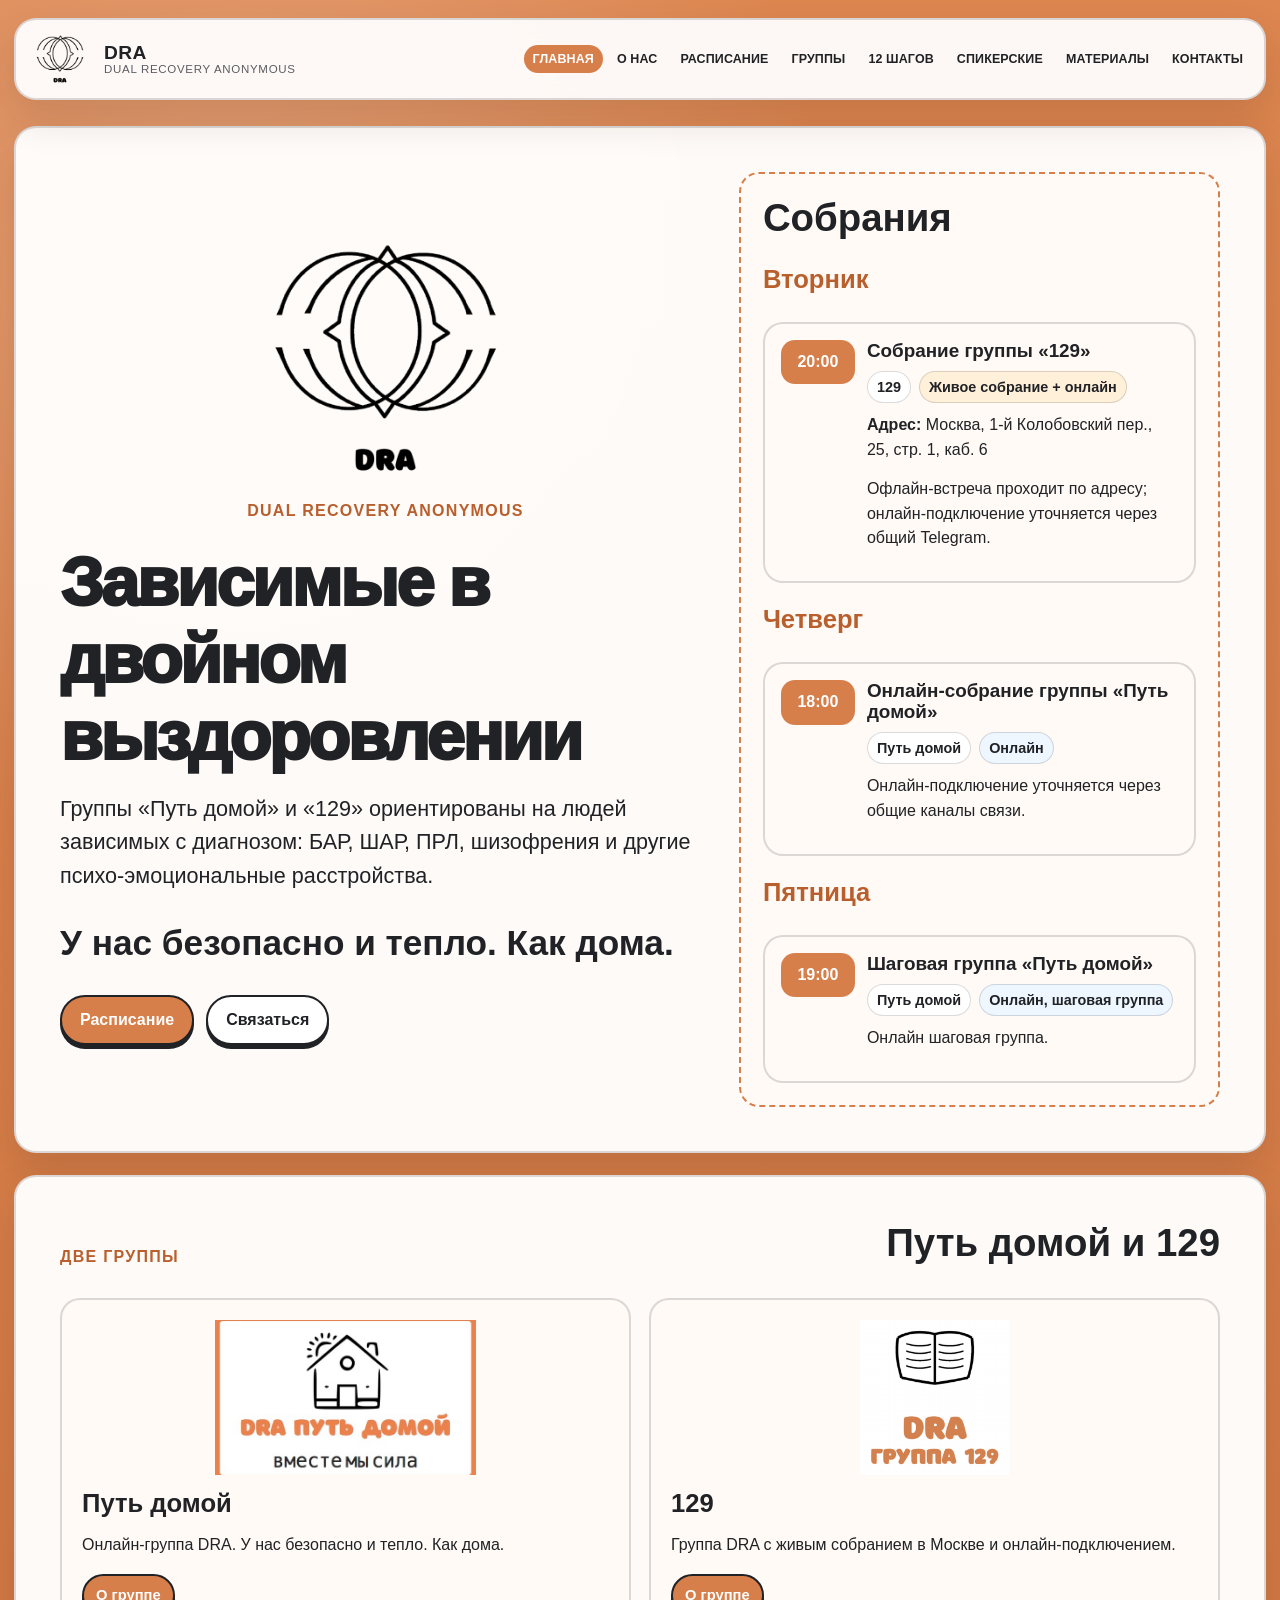
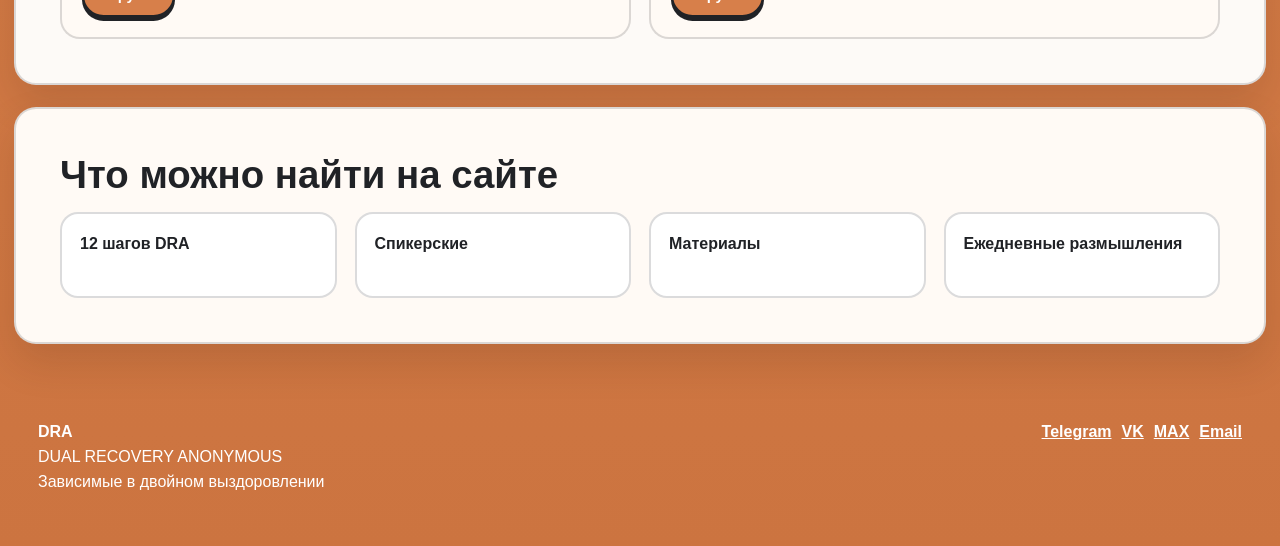
==== index.html @ 1f40b491 "Revert image sizing changes" ====
<!doctype html>
<html lang="ru">
<head>
  <meta charset="utf-8">
  <meta name="viewport" content="width=device-width, initial-scale=1">
  <title>Главная — DRA</title>
  <meta name="description" content="DRA — Dual Recovery Anonymous. Зависимые в двойном выздоровлении. Расписание, группы, материалы и контакты.">
  <link rel="icon" type="image/png" href="assets/img/favicon.png">
  <link rel="stylesheet" href="assets/css/style.css?v=20260710-2">
</head>
<body data-current-page="index.html">
<header class="site-header">
  <a class="brand" href="index.html" aria-label="DRA — на главную">
    <img src="assets/img/brand/dra-crest.png" alt="DRA Crest" class="brand-logo">
    <span class="brand-text" data-brand-text><strong>DRA</strong><small>Dual Recovery Anonymous</small></span>
  </a>
  <button class="menu-toggle" type="button" aria-expanded="false" aria-controls="site-nav">Меню</button>
  <nav class="site-nav" id="site-nav" aria-label="Основная навигация" data-navigation></nav>
</header>
<main>
<section class="hero section-card hero-grid">
  <div class="hero-copy" data-home-content>
    <div class="hero-identity">
      <img src="assets/img/brand/dra-crest.png" alt="DRA Crest" class="hero-logo">
      <p class="eyebrow">DUAL RECOVERY ANONYMOUS</p>
    </div>
    <h1>Зависимые в двойном выздоровлении</h1>
    <p class="lead">Группы «Путь домой» и «129» ориентированы на людей зависимых с диагнозом: БАР, ШАР, ПРЛ, шизофрения и другие психо-эмоциональные расстройства.</p>
    <p class="slogan">У нас безопасно и тепло <span aria-hidden="true">❤</span><br>Как дома <span aria-hidden="true">⌂</span></p>
    <div class="button-row">
      <a class="button primary" href="schedule.html">Посмотреть расписание</a>
      <a class="button" href="contacts.html">Связаться</a>
    </div>
  </div>
  <div class="hero-side">
    <div class="mini-schedule" data-home-schedule>
      <h2>Ближайшие собрания</h2>
      <p>Расписание скоро появится.</p>
    </div>
  </div>
</section>

<section class="section-card">
  <div class="section-heading">
    <p class="eyebrow">Две группы</p>
    <h2>Путь домой и 129</h2>
  </div>
  <div class="group-cards" data-groups-overview>
    <article class="group-card">
      <img src="assets/img/brand/logo-put-domoy.png" alt="Лого группы Путь домой">
      <h3>Путь домой</h3>
      <p>Онлайн-группа DRA.</p>
      <a href="put-domoy.html">О группе</a>
    </article>
    <article class="group-card">
      <img src="assets/img/brand/logo-129-book.png" alt="Лого группы 129">
      <h3>129</h3>
      <p>Группа DRA с живым собранием в Москве и онлайн-подключением.</p>
      <a href="group-129.html">О группе</a>
    </article>
  </div>
</section>

<section class="section-card emphasis">
  <h2>Что можно найти на сайте</h2>
  <div class="feature-grid">
    <a href="steps.html">12 шагов DRA</a>
    <a href="speakers.html">Спикерские</a>
    <a href="materials.html">Материалы</a>
    <a href="daily-reflections.html">Ежедневные размышления</a>
  </div>
</section>
</main>
<footer class="site-footer">
  <div data-footer-brand>
    <strong>DRA</strong><br>
    <span>DUAL RECOVERY ANONYMOUS</span><br>
    <span>Зависимые в двойном выздоровлении</span>
  </div>
  <div class="footer-links" data-social-links></div>
</footer>
<script src="assets/js/main.js" defer></script>
</body>
</html>
---- assets/css/style.css ----
:root {
  --orange: #d77f4a;
  --orange-dark: #b95f2d;
  --orange-soft: #f4c3a5;
  --ink: #202226;
  --muted: #5a5d64;
  --paper: #fffaf5;
  --white: #ffffff;
  --line: rgba(32,34,38,.16);
  --shadow: 0 18px 40px rgba(56, 30, 14, .14);
  --radius: 22px;
  --max: 1280px;
}

* { box-sizing: border-box; }
html { scroll-behavior: smooth; }
body {
  margin: 0;
  font-family: "Arial Rounded MT Bold", "Trebuchet MS", Arial, sans-serif;
  color: var(--ink);
  background:
    radial-gradient(circle at 18% 12%, rgba(255,255,255,.22), transparent 28%),
    linear-gradient(180deg, #dd8650 0%, var(--orange) 42%, #cc7440 100%);
  min-height: 100vh;
  line-height: 1.55;
  overflow-x: hidden;
  -webkit-text-size-adjust: 100%;
}

a { color: var(--ink); }
a:hover { color: var(--orange-dark); }
img { max-width: 100%; height: auto; }

a:focus-visible,
button:focus-visible,
select:focus-visible {
  outline: 3px solid var(--ink);
  outline-offset: 3px;
}

.site-header {
  width: min(calc(100% - 28px), var(--max));
  margin: 18px auto 0;
  padding: 12px;
  display: flex;
  align-items: center;
  justify-content: space-between;
  gap: 14px;
  min-height: 82px;
  background: rgba(255,255,255,.94);
  border: 2px solid var(--line);
  border-radius: var(--radius);
  box-shadow: var(--shadow);
  position: sticky;
  top: 12px;
  z-index: 20;
  backdrop-filter: blur(8px);
}

.brand {
  display: flex;
  align-items: center;
  gap: 12px;
  text-decoration: none;
  min-width: 188px;
  flex: 0 0 auto;
}
.brand-logo { width: 64px; max-height: 52px; object-fit: contain; flex: 0 0 auto; }
.brand-text { display: flex; flex-direction: column; line-height: 1.1; }
.brand-text strong { font-size: 1.2rem; letter-spacing: .02em; }
.brand-text small { color: var(--muted); font-size: .72rem; text-transform: uppercase; letter-spacing: .06em; }

.site-nav { display: flex; flex-wrap: nowrap; align-items: center; justify-content: flex-end; gap: 5px; min-width: 0; }
.nav-item { position: relative; display: flex; align-items: center; min-width: 0; }
.nav-link, .nav-sublink {
  padding: 8px 9px;
  border-radius: 999px;
  text-decoration: none;
  font-weight: 900;
  font-size: clamp(.78rem, .95vw, .9rem);
  white-space: nowrap;
  line-height: 1;
  text-transform: uppercase;
  letter-spacing: .01em;
}
.nav-link.is-active, .nav-link:hover, .nav-item.is-active > .nav-link { background: var(--orange); color: var(--white); }
.nav-sublink { display: block; text-transform: none; font-size: .92rem; border-radius: 14px; }
.nav-sublink.is-active, .nav-sublink:hover { background: var(--paper); color: var(--orange-dark); }
.nav-submenu {
  display: none;
  position: absolute;
  top: 100%;
  left: 0;
  min-width: 190px;
  padding: 16px 8px 8px;
  background: rgba(255,255,255,.98);
  border: 2px solid var(--line);
  border-radius: 16px;
  box-shadow: var(--shadow);
  z-index: 30;
}
.nav-item.has-children::after {
  content: '';
  display: none;
  position: absolute;
  top: 100%;
  left: 0;
  width: max(100%, 190px);
  height: 12px;
  z-index: 29;
}
.nav-item.has-children:hover::after, .nav-item.has-children:focus-within::after { display: block; }
.nav-item.has-children:hover .nav-submenu, .nav-item.has-children:focus-within .nav-submenu { display: grid; gap: 4px; }
.menu-toggle { display: none; }
.site-nav .empty-state { padding: 8px 12px; border-radius: 999px; }

main {
  width: min(calc(100% - 28px), var(--max));
  margin: 26px auto 52px;
}

.section-card {
  background: rgba(255,255,255,.96);
  border: 2px solid var(--line);
  border-radius: var(--radius);
  box-shadow: var(--shadow);
  padding: clamp(22px, 4vw, 44px);
  margin: 22px 0;
}
.section-card.emphasis { background: var(--paper); }
.section-card.notice { border-left: 10px solid var(--orange); }

.hero-grid {
  display: grid;
  grid-template-columns: minmax(0, 1.15fr) minmax(320px, .85fr);
  gap: 28px;
  align-items: center;
}
.hero-identity {
  width: fit-content;
  max-width: 100%;
  margin: 0 auto 20px;
  text-align: center;
}
.hero-logo { width: clamp(170px, 22vw, 245px); display: block; margin: 0 auto 16px; }
.hero-identity .eyebrow { margin-bottom: 0; }
.hero-copy, .hero-side { min-width: 0; }
.eyebrow {
  margin: 0 0 10px;
  font-weight: 900;
  letter-spacing: .08em;
  text-transform: uppercase;
  color: var(--orange-dark);
}
h1, h2, h3 { line-height: 1.12; margin: 0 0 16px; }
h1 { font-size: clamp(2.15rem, 5.4vw, 5rem); font-weight: 1000; letter-spacing: -.04em; }
h2 { font-size: clamp(1.55rem, 3vw, 2.55rem); }
h3 { font-size: clamp(1.22rem, 2vw, 1.7rem); }
p { margin: 0 0 14px; }
.lead { font-size: clamp(1.08rem, 2vw, 1.35rem); color: var(--ink); max-width: 820px; }
.slogan {
  font-size: clamp(1.35rem, 3vw, 2.2rem);
  font-weight: 900;
  margin: 24px 0;
}
.slogan span { color: #df3c28; }
.button-row { display: flex; flex-wrap: wrap; gap: 12px; }
.button {
  display: inline-flex;
  align-items: center;
  justify-content: center;
  gap: 8px;
  border: 2px solid var(--ink);
  border-radius: 999px;
  padding: 11px 18px;
  min-height: 44px;
  text-decoration: none;
  background: var(--white);
  color: var(--ink);
  font-weight: 900;
  box-shadow: 0 4px 0 var(--ink);
  transition: transform .15s ease, box-shadow .15s ease, background .15s ease;
  cursor: pointer;
}
.button:hover { transform: translateY(2px); box-shadow: 0 2px 0 var(--ink); background: var(--paper); color: var(--ink); }
.button.primary { background: var(--orange); color: var(--white); }
.button.small { font-size: .92rem; padding: 8px 12px; min-height: 38px; }

.hero-side .mini-schedule {
  border: 2px dashed var(--orange);
  border-radius: 20px;
  padding: clamp(16px, 2.3vw, 22px);
  background: var(--paper);
}
.hero-side .schedule-list { gap: 12px; }
.hero-side .meeting-card { grid-template-columns: 74px minmax(0, 1fr); padding: 16px; gap: 12px; }
.hero-side .meeting-time { font-size: 1rem; padding: 10px; border-radius: 14px; }
.hero-side .meeting-card h3 { font-size: 1.18rem; margin-bottom: 8px; }

.section-heading { display: flex; align-items: flex-end; justify-content: space-between; gap: 16px; margin-bottom: 18px; }
.group-cards, .feature-grid, .materials-grid, .contact-grid {
  display: grid;
  grid-template-columns: repeat(2, minmax(0, 1fr));
  gap: 18px;
}
.feature-grid { grid-template-columns: repeat(4, minmax(0,1fr)); }
.group-card, .material-card, .contact-card, .meeting-card, .speaker-card {
  border: 2px solid var(--line);
  border-radius: 20px;
  padding: 20px;
  background: var(--paper);
}
.group-card img { max-height: 155px; object-fit: contain; display: block; margin: 0 auto 14px; }
.group-card a, .feature-grid a, .material-actions a { font-weight: 900; }
.card-actions { display: flex; flex-wrap: wrap; gap: 10px; margin-top: 16px; }
.feature-grid a {
  display: block;
  min-height: 86px;
  padding: 18px;
  background: var(--white);
  border: 2px solid var(--line);
  border-radius: 18px;
  text-decoration: none;
}

.schedule-list { display: grid; gap: 16px; }
.day-group { display: grid; gap: 12px; }
.day-title { color: var(--orange-dark); margin-top: 10px; }
.meeting-card {
  display: grid;
  grid-template-columns: 90px 1fr;
  gap: 14px;
  align-items: start;
}
.meeting-time {
  background: var(--orange);
  color: var(--white);
  border-radius: 16px;
  padding: 12px;
  font-size: 1.15rem;
  font-weight: 900;
  text-align: center;
}
.badges { display: flex; flex-wrap: wrap; gap: 8px; margin: 10px 0; }
.badge {
  display: inline-flex;
  border: 1px solid var(--line);
  border-radius: 999px;
  padding: 4px 9px;
  background: var(--white);
  font-size: .9rem;
  font-weight: 900;
}
.badge.format-hybrid { background: #fff0d9; }
.badge.format-online { background: #eef7ff; }
.badge.format-offline { background: #f2ffe9; }

.map-wrap { overflow: hidden; border-radius: 18px; border: 2px solid var(--line); margin: 18px 0; }
.map-wrap iframe { width: 100%; height: 360px; border: 0; display: block; }

.group-page-header { display: grid; grid-template-columns: 190px 1fr; gap: 22px; align-items: center; }
.group-page-header img { max-height: 170px; object-fit: contain; }
.group-notes { margin: 18px 0 0; padding-left: 20px; }
.group-notes li { margin: 8px 0; }
.news-list { display: grid; gap: 14px; }
.news-card {
  border: 2px solid var(--line);
  border-radius: 20px;
  padding: 20px;
  background: var(--paper);
}

.steps-list { margin: 0; padding-left: 1.4rem; display: grid; gap: 16px; }
.steps-list li { padding-left: 8px; font-size: clamp(1.03rem, 1.8vw, 1.28rem); font-weight: 800; }

.material-card .type { text-transform: uppercase; letter-spacing: .08em; color: var(--orange-dark); font-size: .82rem; font-weight: 900; }
.material-actions { display: flex; flex-wrap: wrap; gap: 10px; margin-top: 14px; }

.speaker-card audio { width: 100%; margin: 12px 0; }

.daily-layout { display: grid; grid-template-columns: 1fr 330px; gap: 22px; align-items: start; }
.daily-card blockquote {
  margin: 18px 0;
  padding: 18px;
  background: var(--paper);
  border-left: 8px solid var(--orange);
  border-radius: 16px;
  font-size: 1.16rem;
}
.daily-controls { display: flex; flex-wrap: wrap; gap: 8px; margin-bottom: 18px; }
.month-select-label { display: grid; gap: 8px; font-weight: 900; }
.month-select-label select { padding: 10px; border: 2px solid var(--line); border-radius: 14px; font: inherit; }
.mini-calendar { display: grid; grid-template-columns: repeat(7, 1fr); gap: 6px; margin-top: 16px; }
.calendar-day {
  aspect-ratio: 1;
  border: 1px solid var(--line);
  border-radius: 10px;
  background: var(--white);
  font-weight: 900;
}
.calendar-day.has-entry { background: var(--orange); color: var(--white); cursor: pointer; }
.calendar-day.is-current { outline: 3px solid var(--ink); }
.calendar-day:disabled { color: #b5b5b5; background: #f4f0ec; }

.contact-card a { overflow-wrap: anywhere; font-weight: 900; }
.site-footer {
  width: min(calc(100% - 28px), var(--max));
  margin: 0 auto 28px;
  padding: 24px;
  display: flex;
  justify-content: space-between;
  gap: 20px;
  color: var(--white);
}
.footer-links { display: flex; flex-wrap: wrap; gap: 10px; justify-content: flex-end; }
.footer-links a { color: var(--white); font-weight: 900; }

.empty-state {
  padding: 22px;
  border: 2px dashed var(--line);
  border-radius: 18px;
  background: var(--paper);
}

@media (max-width: 1180px) {
  .site-header { align-items: center; }
  .menu-toggle {
    display: inline-flex;
    border: 2px solid var(--ink);
    background: var(--orange);
    color: var(--white);
    border-radius: 999px;
    padding: 9px 14px;
    font-weight: 900;
    box-shadow: 0 3px 0 var(--ink);
  }
  .site-nav {
    display: none;
    position: absolute;
    top: calc(100% + 10px);
    left: 0;
    right: 0;
    padding: 12px;
    background: rgba(255,255,255,.98);
    border: 2px solid var(--line);
    border-radius: var(--radius);
    box-shadow: var(--shadow);
    justify-content: flex-start;
    flex-wrap: wrap;
  }
  .site-nav.is-open { display: flex; }
  .nav-item { width: calc(33.333% - 4px); align-items: stretch; flex-direction: column; }
  .nav-link { width: 100%; font-size: .9rem; line-height: 1.15; }
  .nav-item.has-children::after { display: none !important; }
  .nav-submenu {
    display: grid;
    position: static;
    min-width: 0;
    padding: 4px 0 0 10px;
    margin: 0;
    background: transparent;
    border: 0;
    border-radius: 0;
    box-shadow: none;
  }
  .nav-sublink { width: 100%; font-size: .88rem; padding: 7px 9px; }
  .daily-layout { grid-template-columns: 1fr; }
  .feature-grid { grid-template-columns: repeat(2, minmax(0,1fr)); }
}

@media (max-width: 1040px) {
  .hero-grid { grid-template-columns: 1fr; }
  .hero-side .meeting-card { grid-template-columns: 90px minmax(0, 1fr); }
}

@media (max-width: 640px) {
  body { background: var(--orange); }
  main, .site-header, .site-footer { width: min(calc(100% - 18px), var(--max)); }
  .site-header { top: 8px; margin-top: 8px; }
  .brand { min-width: 0; gap: 9px; }
  .brand-logo { width: 56px; }
  .brand-text small { display: none; }
  .brand-text strong { font-size: 1rem; }
  .nav-item, .nav-link { width: 100%; }
  .section-card { padding: 20px; margin: 14px 0; border-radius: 16px; }
  h1 { font-size: clamp(2rem, 13vw, 3rem); }
  .group-cards, .materials-grid, .contact-grid, .feature-grid { grid-template-columns: 1fr; }
  .meeting-card, .hero-side .meeting-card { grid-template-columns: 1fr; }
  .meeting-time { text-align: left; width: max-content; }
  .group-page-header { grid-template-columns: 1fr; text-align: center; }
  .site-footer { flex-direction: column; }
  .footer-links { justify-content: flex-start; }
  .map-wrap iframe { height: 300px; }
}
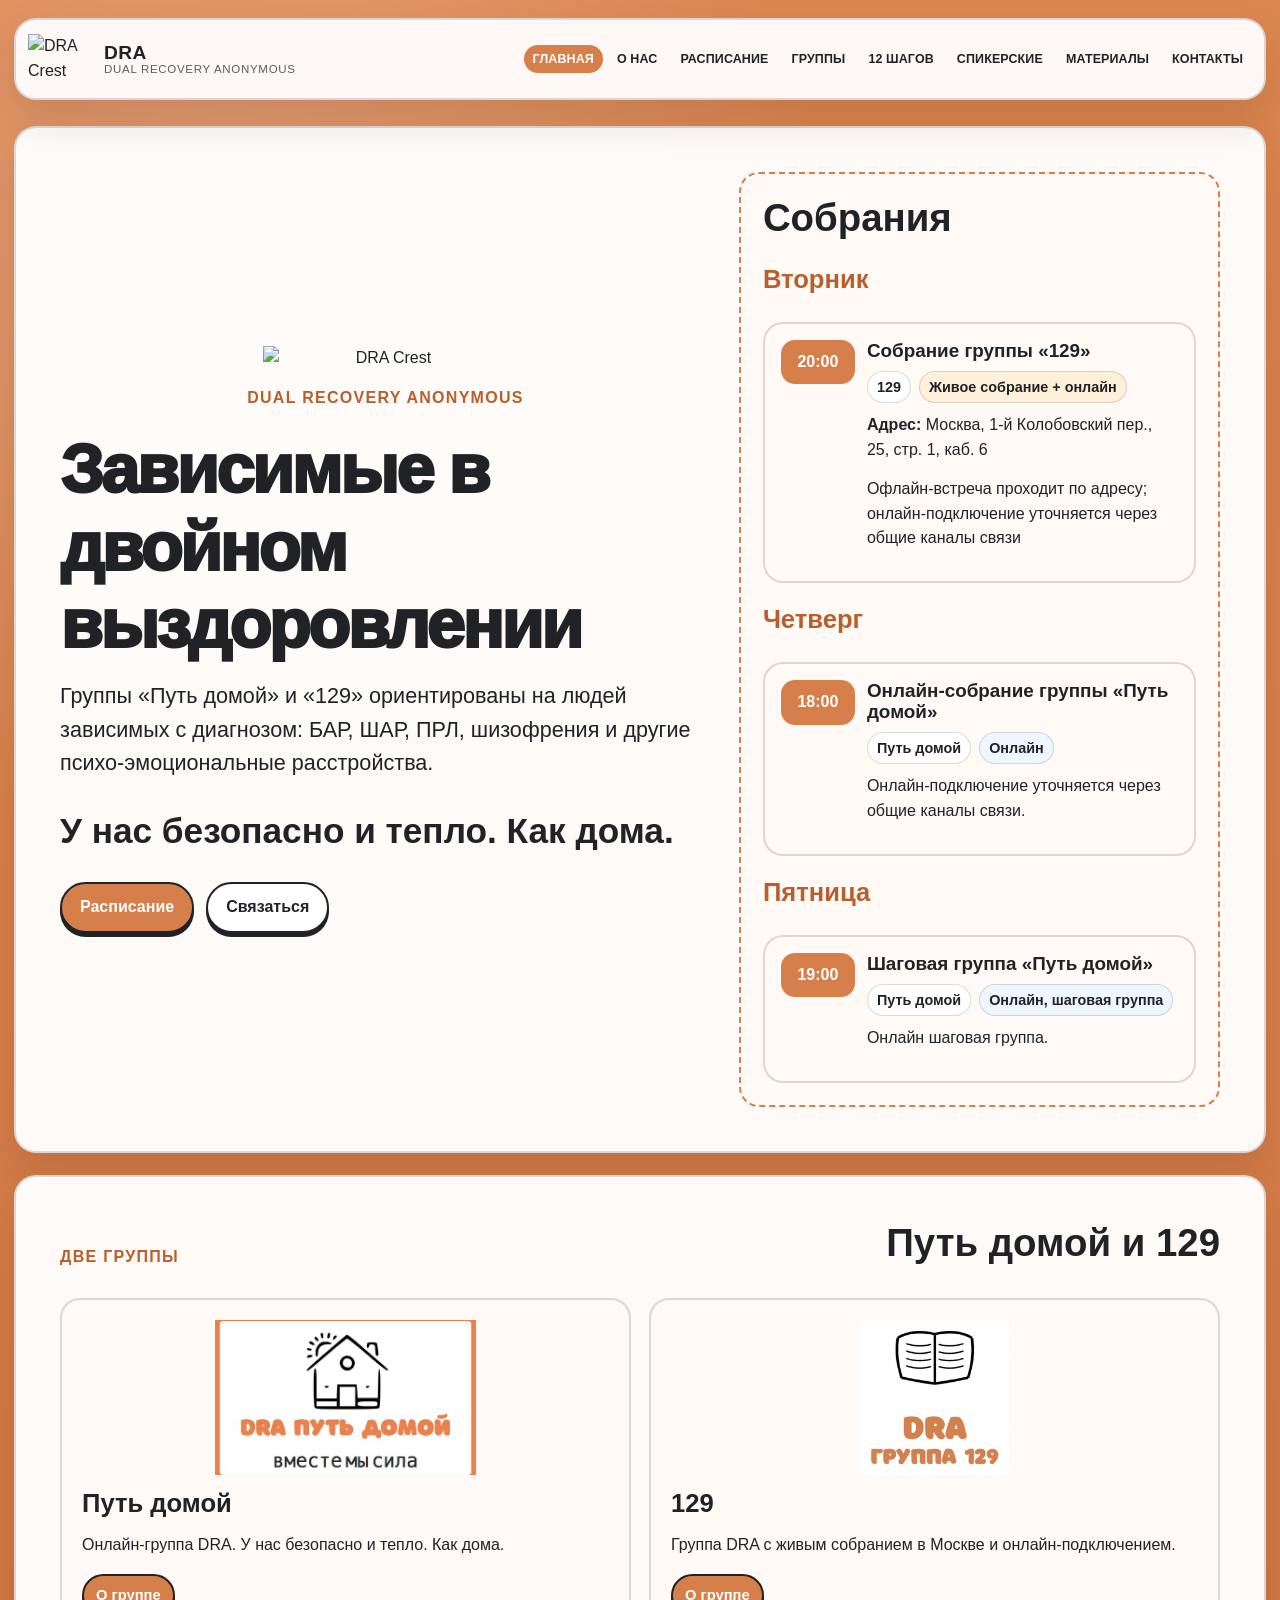
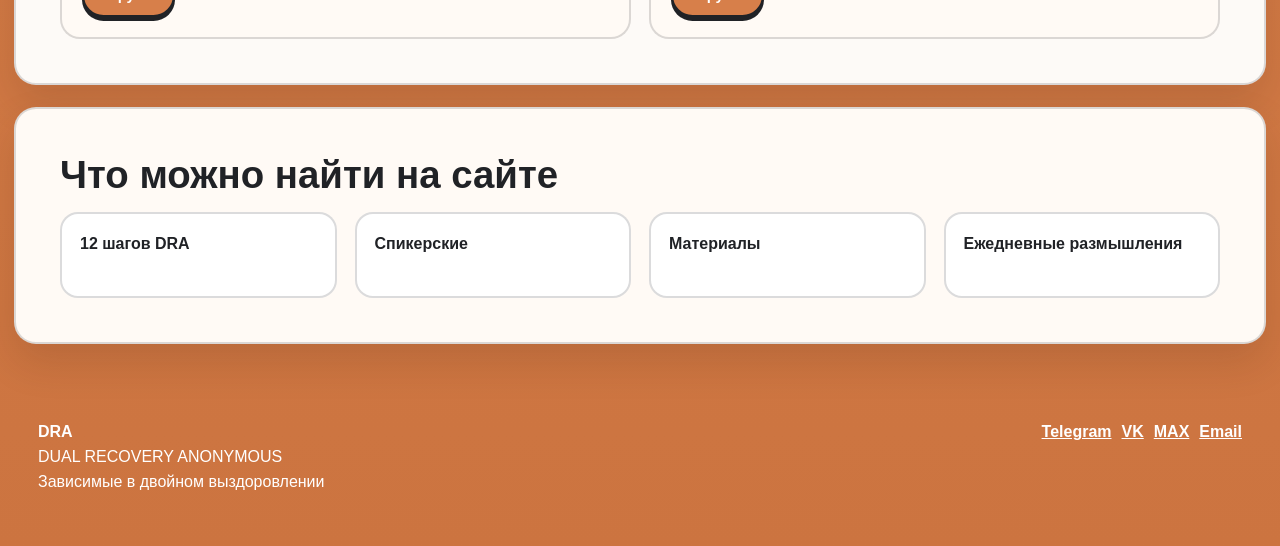
==== commit e09a51d5: "Serve home page images from GitHub Pages origin" ====
--- a/index.html
+++ b/index.html
@@ -5,13 +5,13 @@
   <meta name="viewport" content="width=device-width, initial-scale=1">
   <title>Главная — DRA</title>
   <meta name="description" content="DRA — Dual Recovery Anonymous. Зависимые в двойном выздоровлении. Расписание, группы, материалы и контакты.">
-  <link rel="icon" type="image/png" href="assets/img/favicon.png">
-  <link rel="stylesheet" href="assets/css/style.css?v=20260710-2">
+  <link rel="icon" type="image/png" href="https://psychophore.github.io/draonline-media/favicon.png">
+  <link rel="stylesheet" href="assets/css/style.css">
 </head>
 <body data-current-page="index.html">
 <header class="site-header">
   <a class="brand" href="index.html" aria-label="DRA — на главную">
-    <img src="assets/img/brand/dra-crest.png" alt="DRA Crest" class="brand-logo">
+    <img src="https://psychophore.github.io/draonline-media/dra-crest.png" alt="DRA Crest" class="brand-logo">
     <span class="brand-text" data-brand-text><strong>DRA</strong><small>Dual Recovery Anonymous</small></span>
   </a>
   <button class="menu-toggle" type="button" aria-expanded="false" aria-controls="site-nav">Меню</button>
@@ -21,7 +21,7 @@
 <section class="hero section-card hero-grid">
   <div class="hero-copy" data-home-content>
     <div class="hero-identity">
-      <img src="assets/img/brand/dra-crest.png" alt="DRA Crest" class="hero-logo">
+      <img src="https://psychophore.github.io/draonline-media/dra-crest.png" alt="DRA Crest" class="hero-logo">
       <p class="eyebrow">DUAL RECOVERY ANONYMOUS</p>
     </div>
     <h1>Зависимые в двойном выздоровлении</h1>
@@ -47,13 +47,13 @@
   </div>
   <div class="group-cards" data-groups-overview>
     <article class="group-card">
-      <img src="assets/img/brand/logo-put-domoy.png" alt="Лого группы Путь домой">
+      <img src="https://psychophore.github.io/draonline-media/logo-put-domoy.png" alt="Лого группы Путь домой">
       <h3>Путь домой</h3>
       <p>Онлайн-группа DRA.</p>
       <a href="put-domoy.html">О группе</a>
     </article>
     <article class="group-card">
-      <img src="assets/img/brand/logo-129-book.png" alt="Лого группы 129">
+      <img src="https://psychophore.github.io/draonline-media/logo-129-book.png" alt="Лого группы 129">
       <h3>129</h3>
       <p>Группа DRA с живым собранием в Москве и онлайн-подключением.</p>
       <a href="group-129.html">О группе</a>
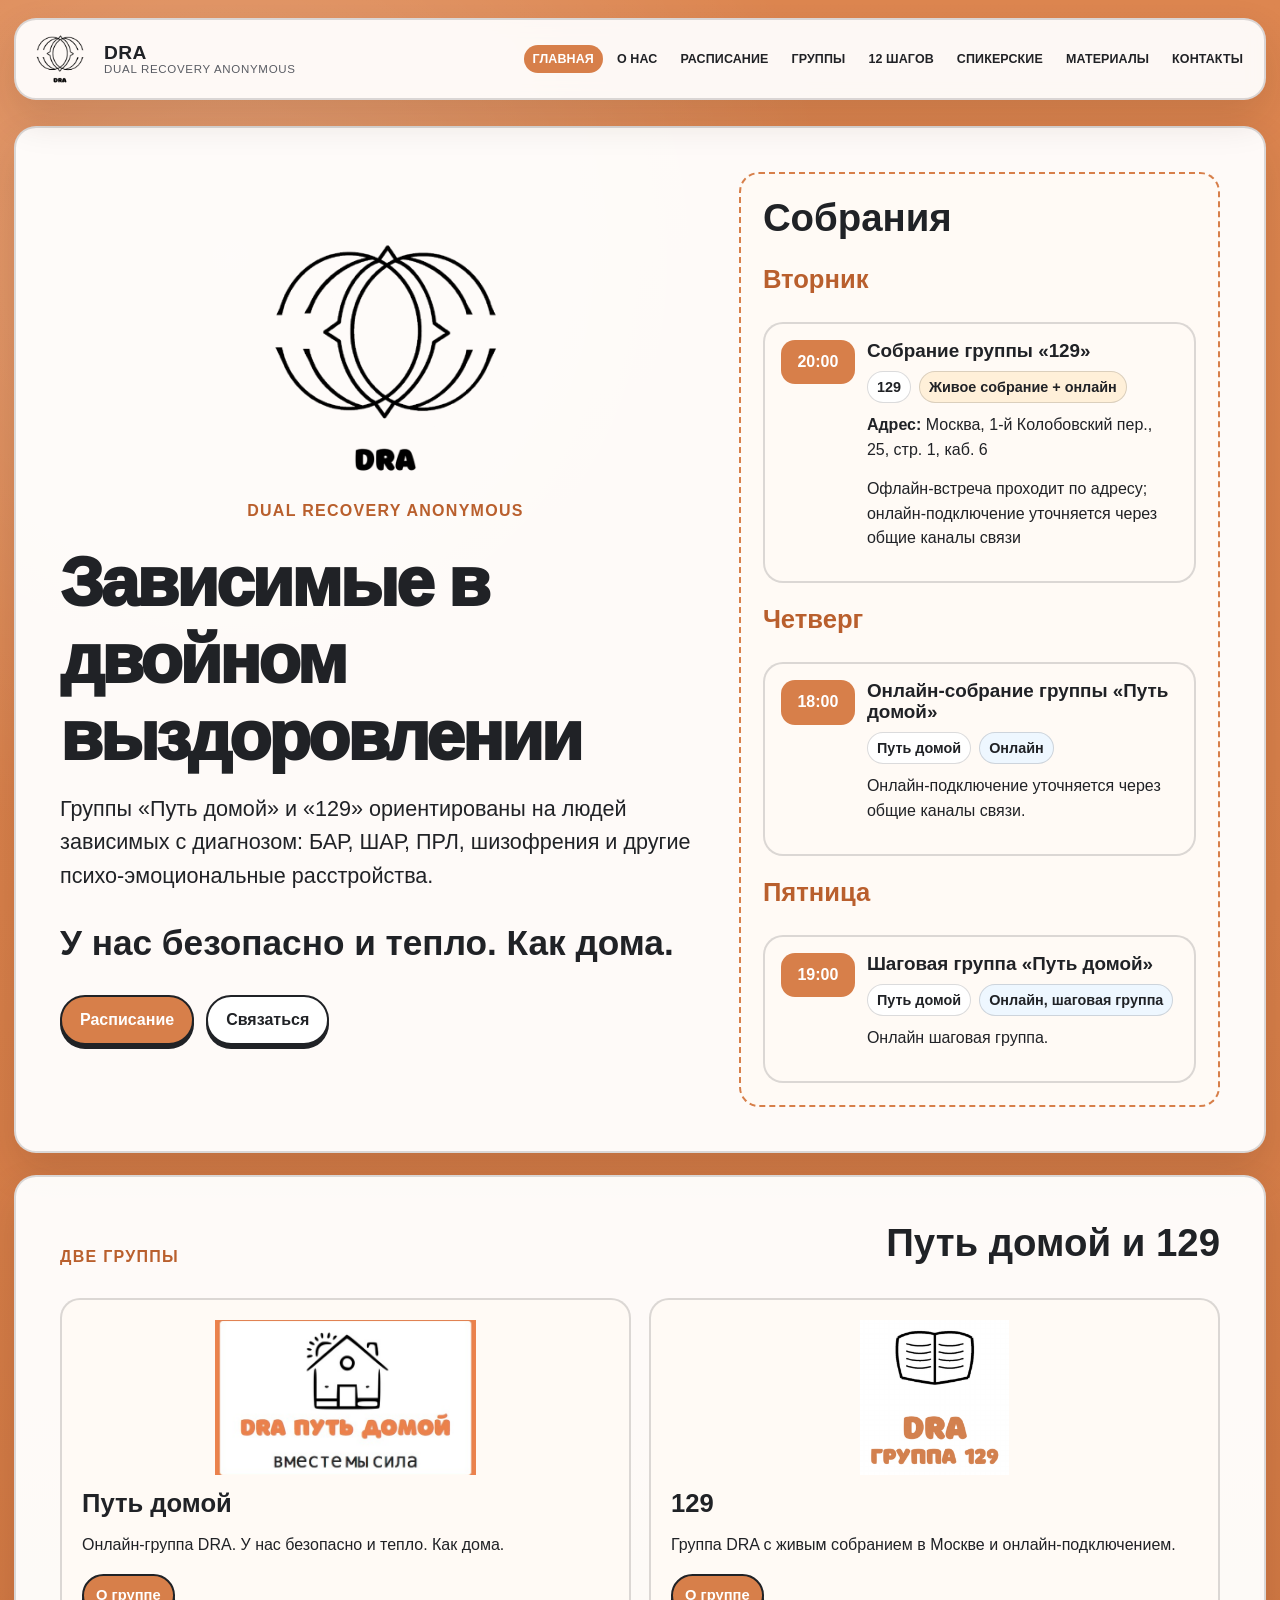
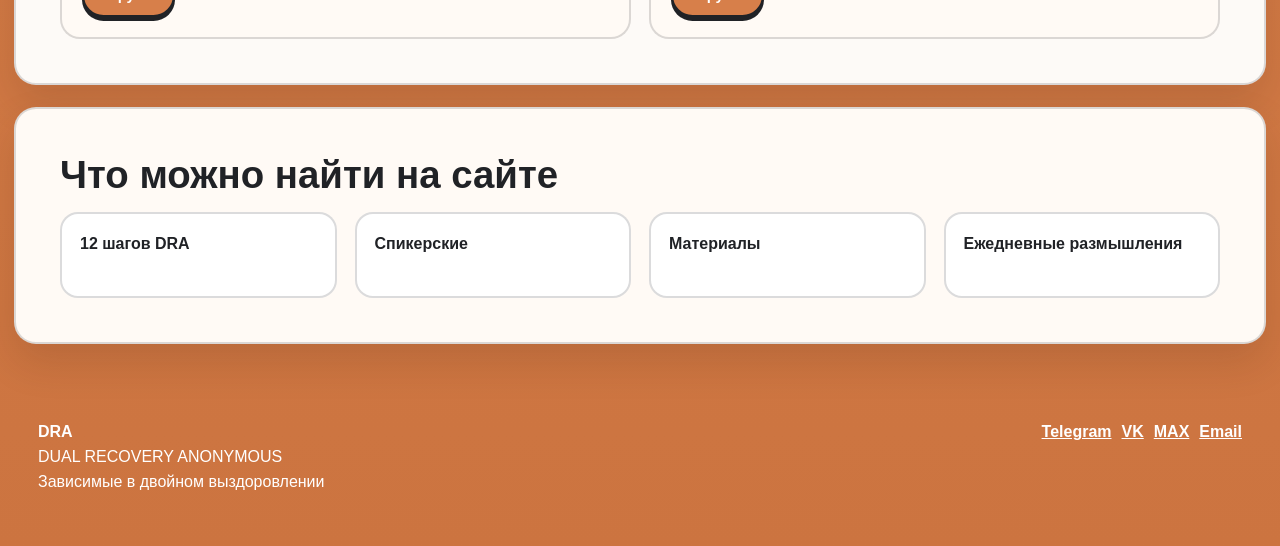
==== commit c72edc6a: "Serve home page brand images from local repo paths Homepage was pointing at the separate draonline-m" ====
--- a/index.html
+++ b/index.html
@@ -5,13 +5,13 @@
   <meta name="viewport" content="width=device-width, initial-scale=1">
   <title>Главная — DRA</title>
   <meta name="description" content="DRA — Dual Recovery Anonymous. Зависимые в двойном выздоровлении. Расписание, группы, материалы и контакты.">
-  <link rel="icon" type="image/png" href="https://psychophore.github.io/draonline-media/favicon.png">
+  <link rel="icon" type="image/png" href="assets/img/favicon.png">
   <link rel="stylesheet" href="assets/css/style.css">
 </head>
 <body data-current-page="index.html">
 <header class="site-header">
   <a class="brand" href="index.html" aria-label="DRA — на главную">
-    <img src="https://psychophore.github.io/draonline-media/dra-crest.png" alt="DRA Crest" class="brand-logo">
+    <img src="assets/img/brand/dra-crest.png" alt="DRA Crest" class="brand-logo">
     <span class="brand-text" data-brand-text><strong>DRA</strong><small>Dual Recovery Anonymous</small></span>
   </a>
   <button class="menu-toggle" type="button" aria-expanded="false" aria-controls="site-nav">Меню</button>
@@ -21,7 +21,7 @@
 <section class="hero section-card hero-grid">
   <div class="hero-copy" data-home-content>
     <div class="hero-identity">
-      <img src="https://psychophore.github.io/draonline-media/dra-crest.png" alt="DRA Crest" class="hero-logo">
+      <img src="assets/img/brand/dra-crest.png" alt="DRA Crest" class="hero-logo">
       <p class="eyebrow">DUAL RECOVERY ANONYMOUS</p>
     </div>
     <h1>Зависимые в двойном выздоровлении</h1>
@@ -47,13 +47,13 @@
   </div>
   <div class="group-cards" data-groups-overview>
     <article class="group-card">
-      <img src="https://psychophore.github.io/draonline-media/logo-put-domoy.png" alt="Лого группы Путь домой">
+      <img src="assets/img/brand/logo-put-domoy.png" alt="Лого группы Путь домой">
       <h3>Путь домой</h3>
       <p>Онлайн-группа DRA.</p>
       <a href="put-domoy.html">О группе</a>
     </article>
     <article class="group-card">
-      <img src="https://psychophore.github.io/draonline-media/logo-129-book.png" alt="Лого группы 129">
+      <img src="assets/img/brand/logo-129-book.png" alt="Лого группы 129">
       <h3>129</h3>
       <p>Группа DRA с живым собранием в Москве и онлайн-подключением.</p>
       <a href="group-129.html">О группе</a>
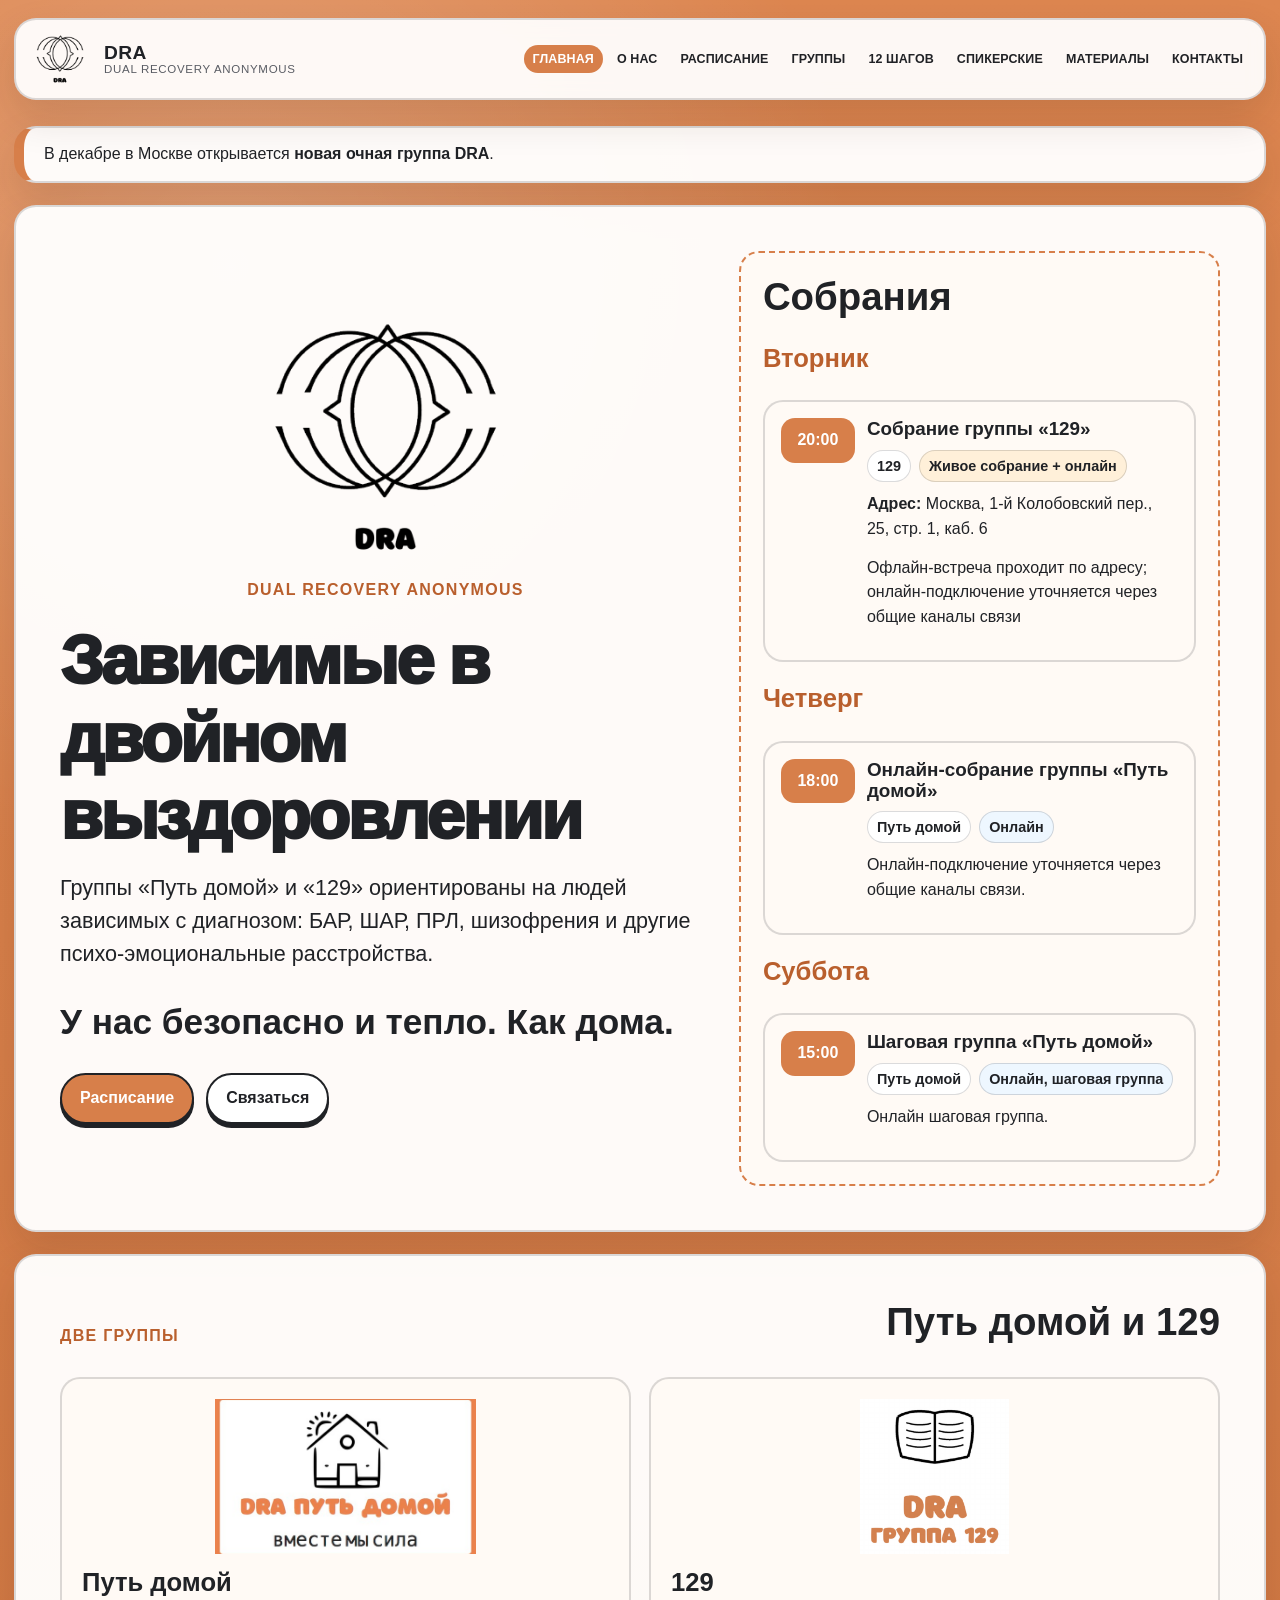
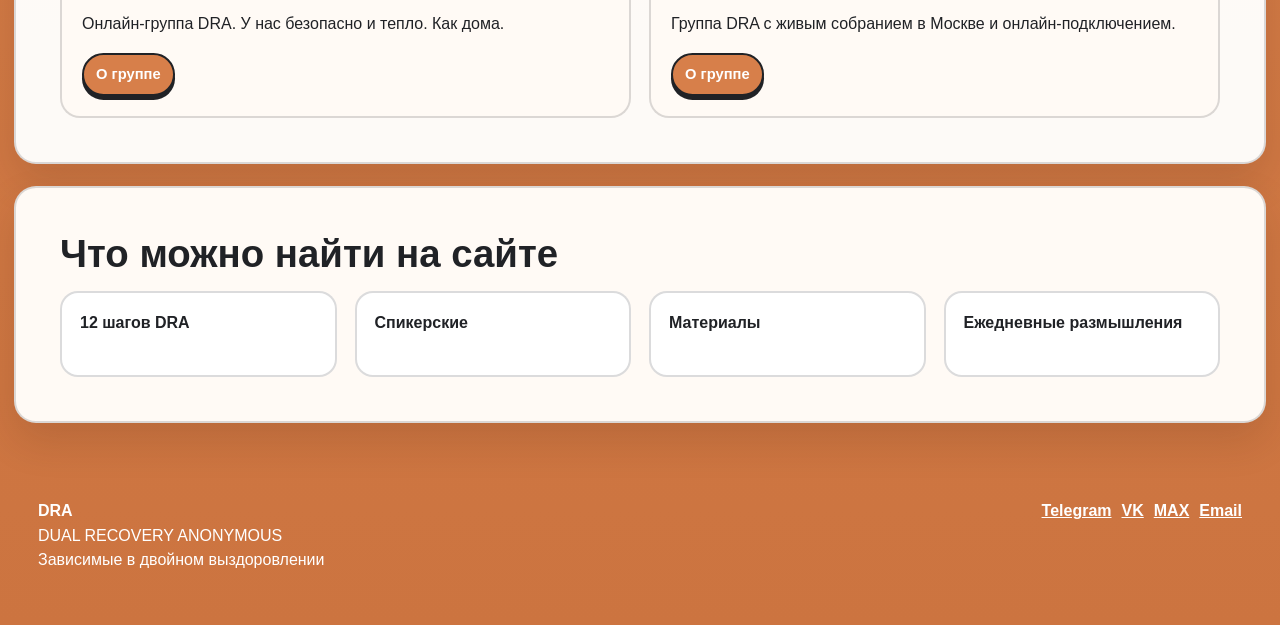
==== commit aabd3b83: "Announce Moscow group and update step meeting time" ====
--- a/index.html
+++ b/index.html
@@ -18,6 +18,9 @@
   <nav class="site-nav" id="site-nav" aria-label="Основная навигация" data-navigation></nav>
 </header>
 <main>
+<aside class="section-card notice home-announcement" aria-label="Анонс">
+  <p>В декабре в Москве открывается <strong>новая очная группа DRA</strong>.</p>
+</aside>
 <section class="hero section-card hero-grid">
   <div class="hero-copy" data-home-content>
     <div class="hero-identity">
--- a/assets/css/style.css
+++ b/assets/css/style.css
@@ -130,6 +130,8 @@
 }
 .section-card.emphasis { background: var(--paper); }
 .section-card.notice { border-left: 10px solid var(--orange); }
+.section-card.home-announcement { padding: 14px 20px; }
+.home-announcement p { margin: 0; }
 
 .hero-grid {
   display: grid;
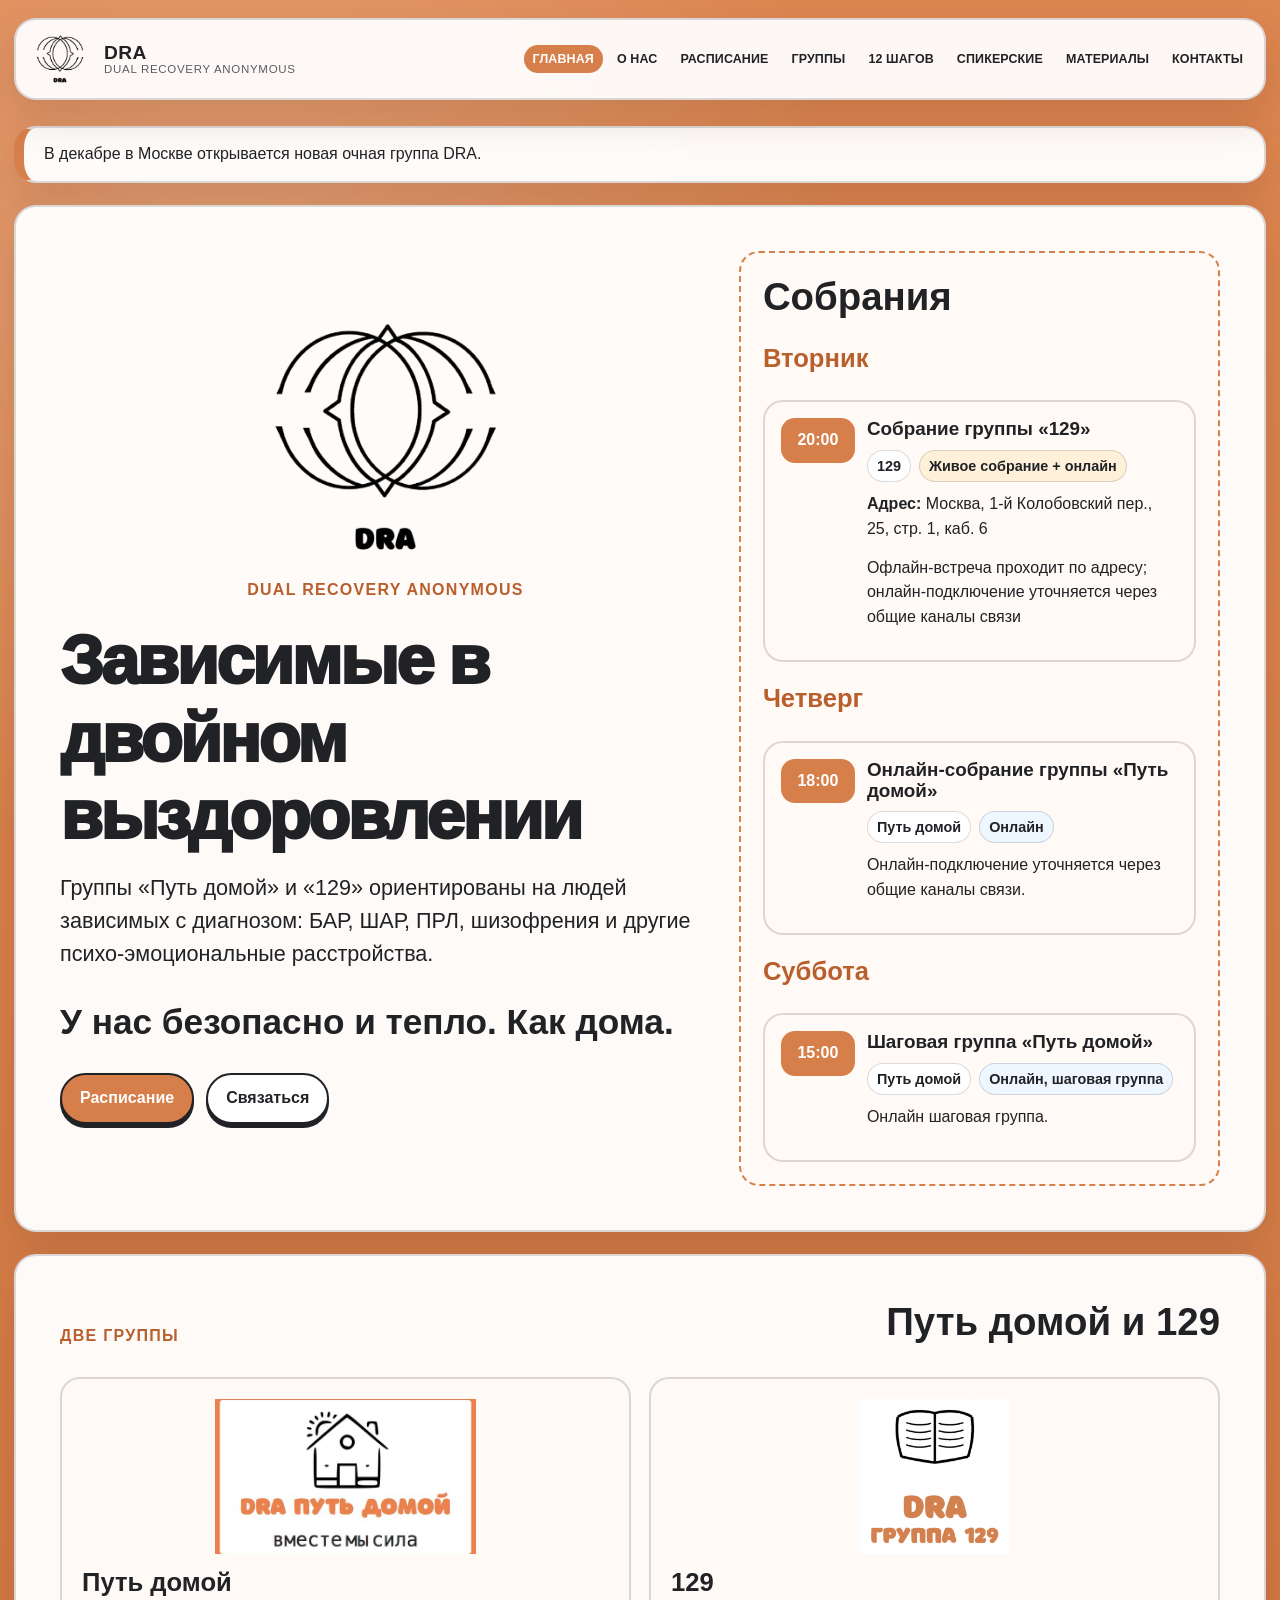
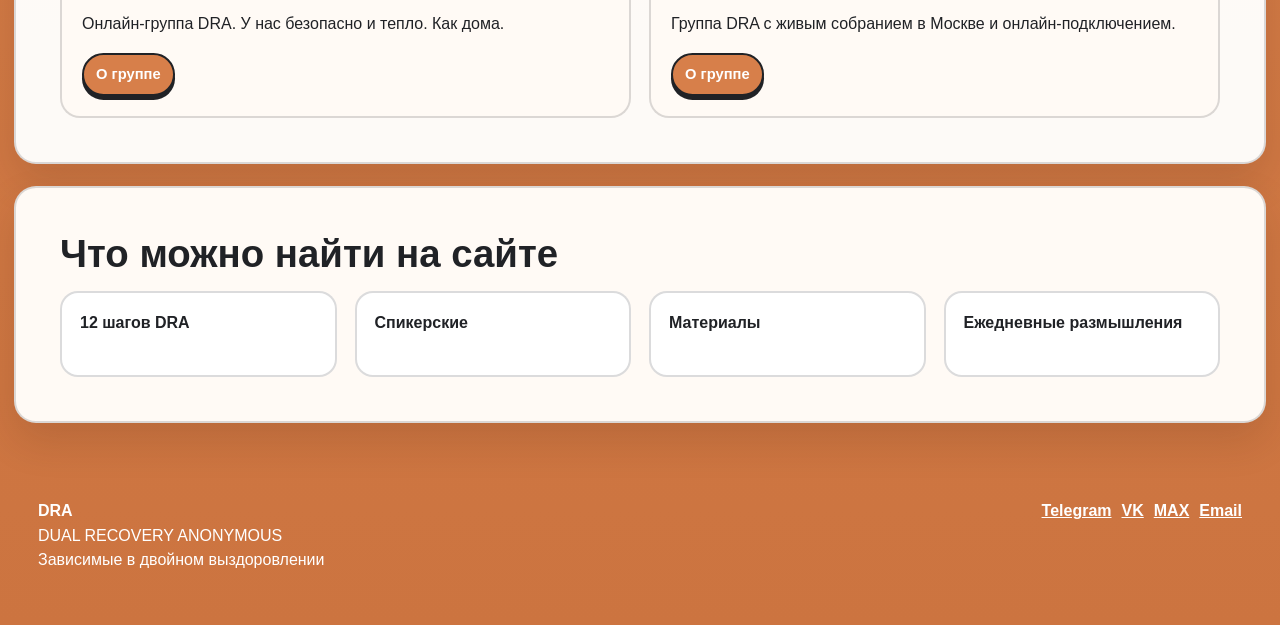
==== commit 23c4ec6b: "Make homepage announcement editable in Pages CMS" ====
--- a/index.html
+++ b/index.html
@@ -18,9 +18,7 @@
   <nav class="site-nav" id="site-nav" aria-label="Основная навигация" data-navigation></nav>
 </header>
 <main>
-<aside class="section-card notice home-announcement" aria-label="Анонс">
-  <p>В декабре в Москве открывается <strong>новая очная группа DRA</strong>.</p>
-</aside>
+<aside class="section-card notice home-announcement" aria-label="Анонс" data-home-announcement hidden></aside>
 <section class="hero section-card hero-grid">
   <div class="hero-copy" data-home-content>
     <div class="hero-identity">
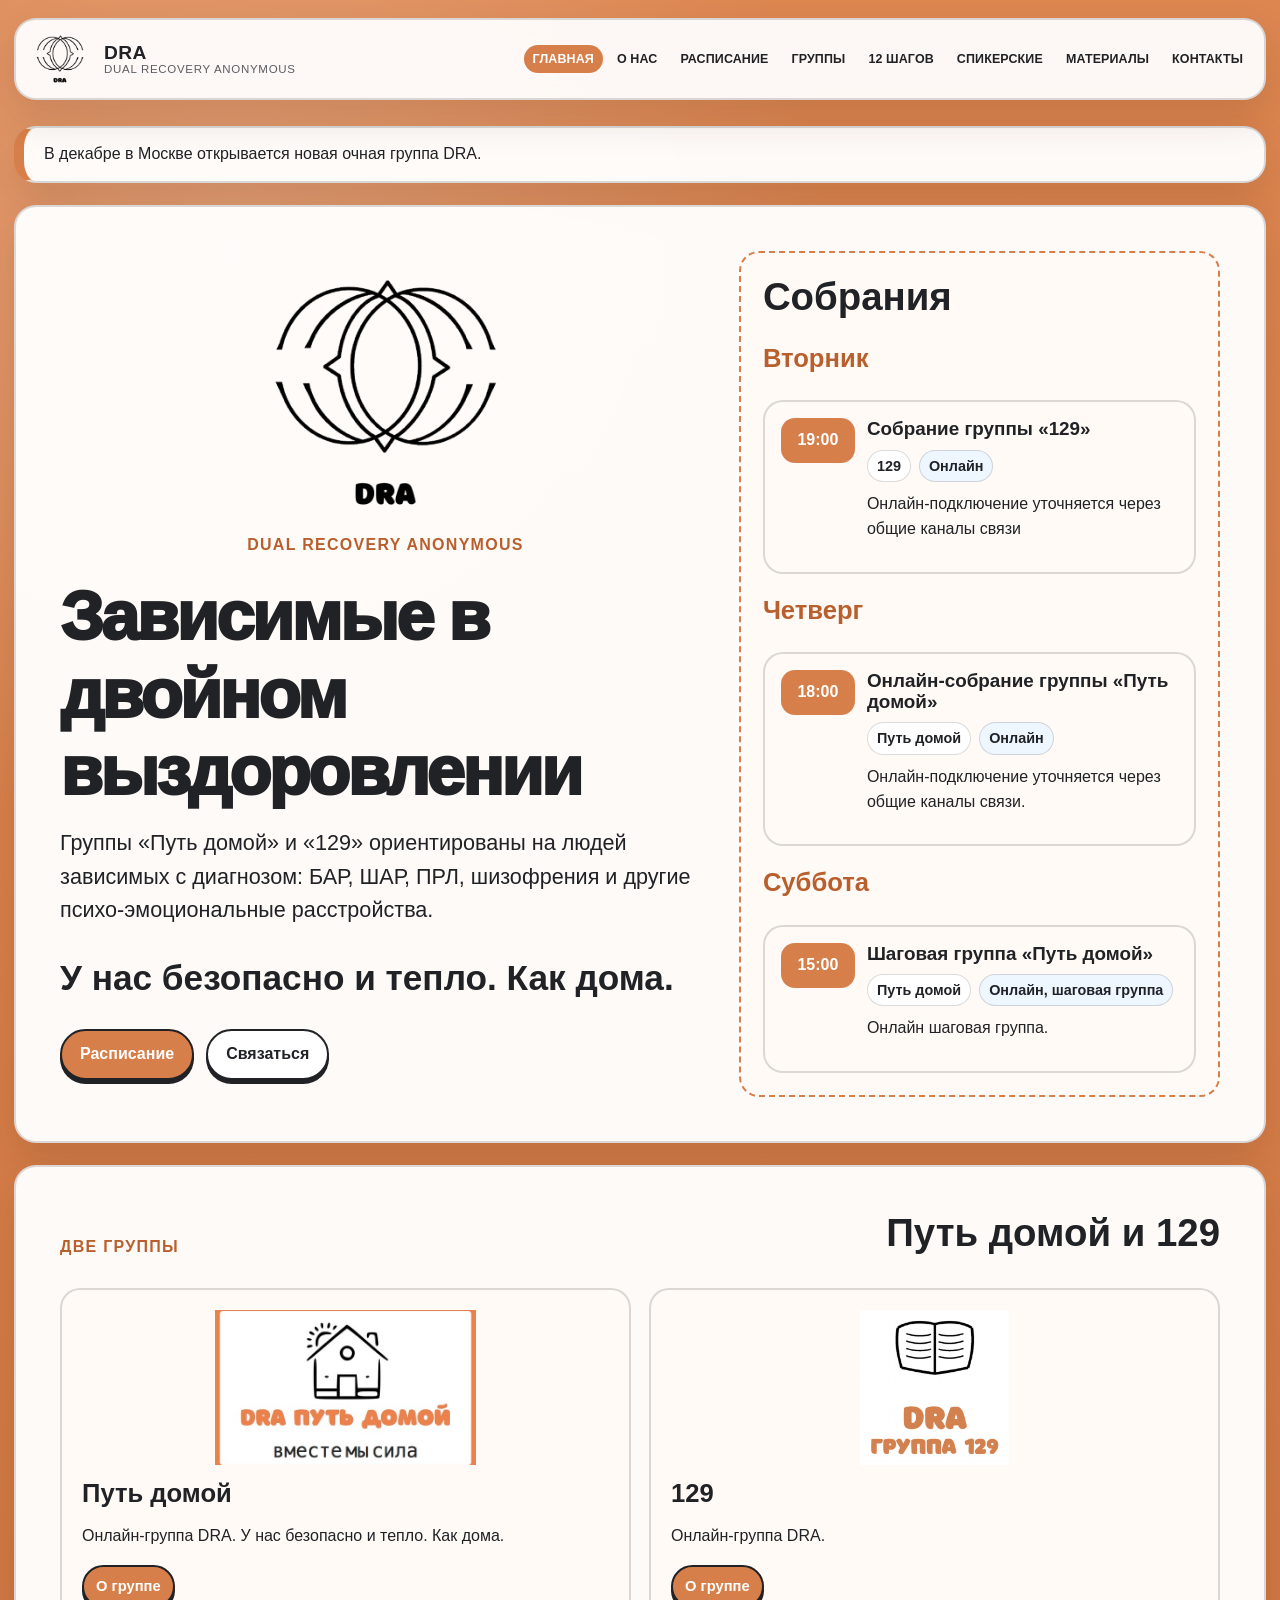
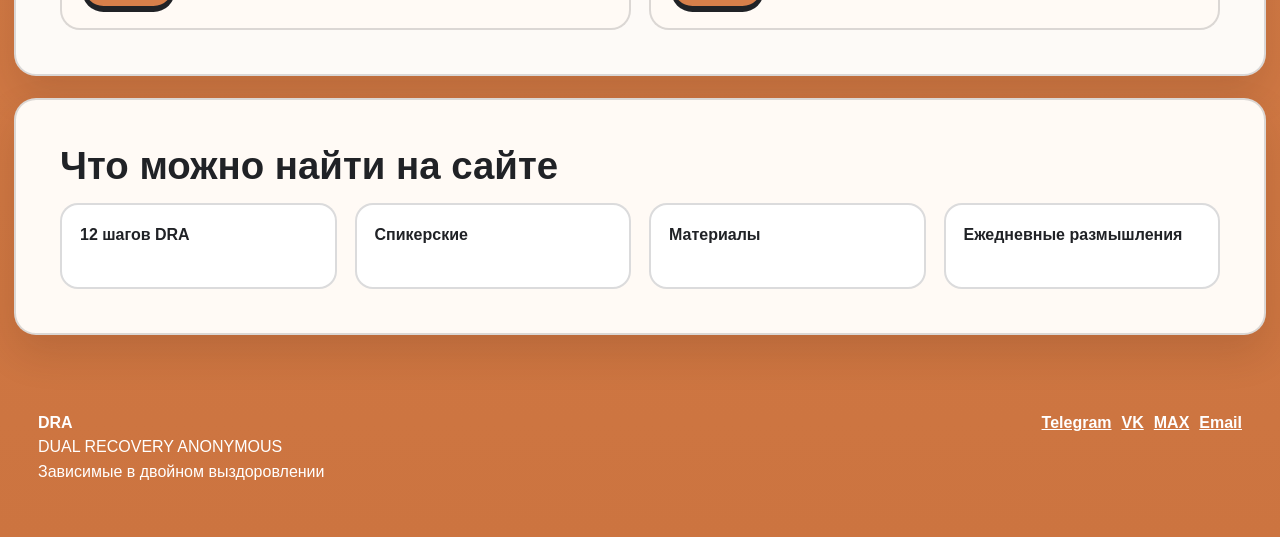
==== commit bbbdc703: "Align group 129 pages with online schedule" ====
--- a/index.html
+++ b/index.html
@@ -56,7 +56,7 @@
     <article class="group-card">
       <img src="assets/img/brand/logo-129-book.png" alt="Лого группы 129">
       <h3>129</h3>
-      <p>Группа DRA с живым собранием в Москве и онлайн-подключением.</p>
+      <p>Группа сообщества DRA.</p>
       <a href="group-129.html">О группе</a>
     </article>
   </div>
--- a/assets/css/style.css
+++ b/assets/css/style.css
@@ -257,9 +257,6 @@
 .badge.format-hybrid { background: #fff0d9; }
 .badge.format-online { background: #eef7ff; }
 .badge.format-offline { background: #f2ffe9; }
-
-.map-wrap { overflow: hidden; border-radius: 18px; border: 2px solid var(--line); margin: 18px 0; }
-.map-wrap iframe { width: 100%; height: 360px; border: 0; display: block; }
 
 .group-page-header { display: grid; grid-template-columns: 190px 1fr; gap: 22px; align-items: center; }
 .group-page-header img { max-height: 170px; object-fit: contain; }
@@ -393,5 +390,4 @@
   .group-page-header { grid-template-columns: 1fr; text-align: center; }
   .site-footer { flex-direction: column; }
   .footer-links { justify-content: flex-start; }
-  .map-wrap iframe { height: 300px; }
-}
+}
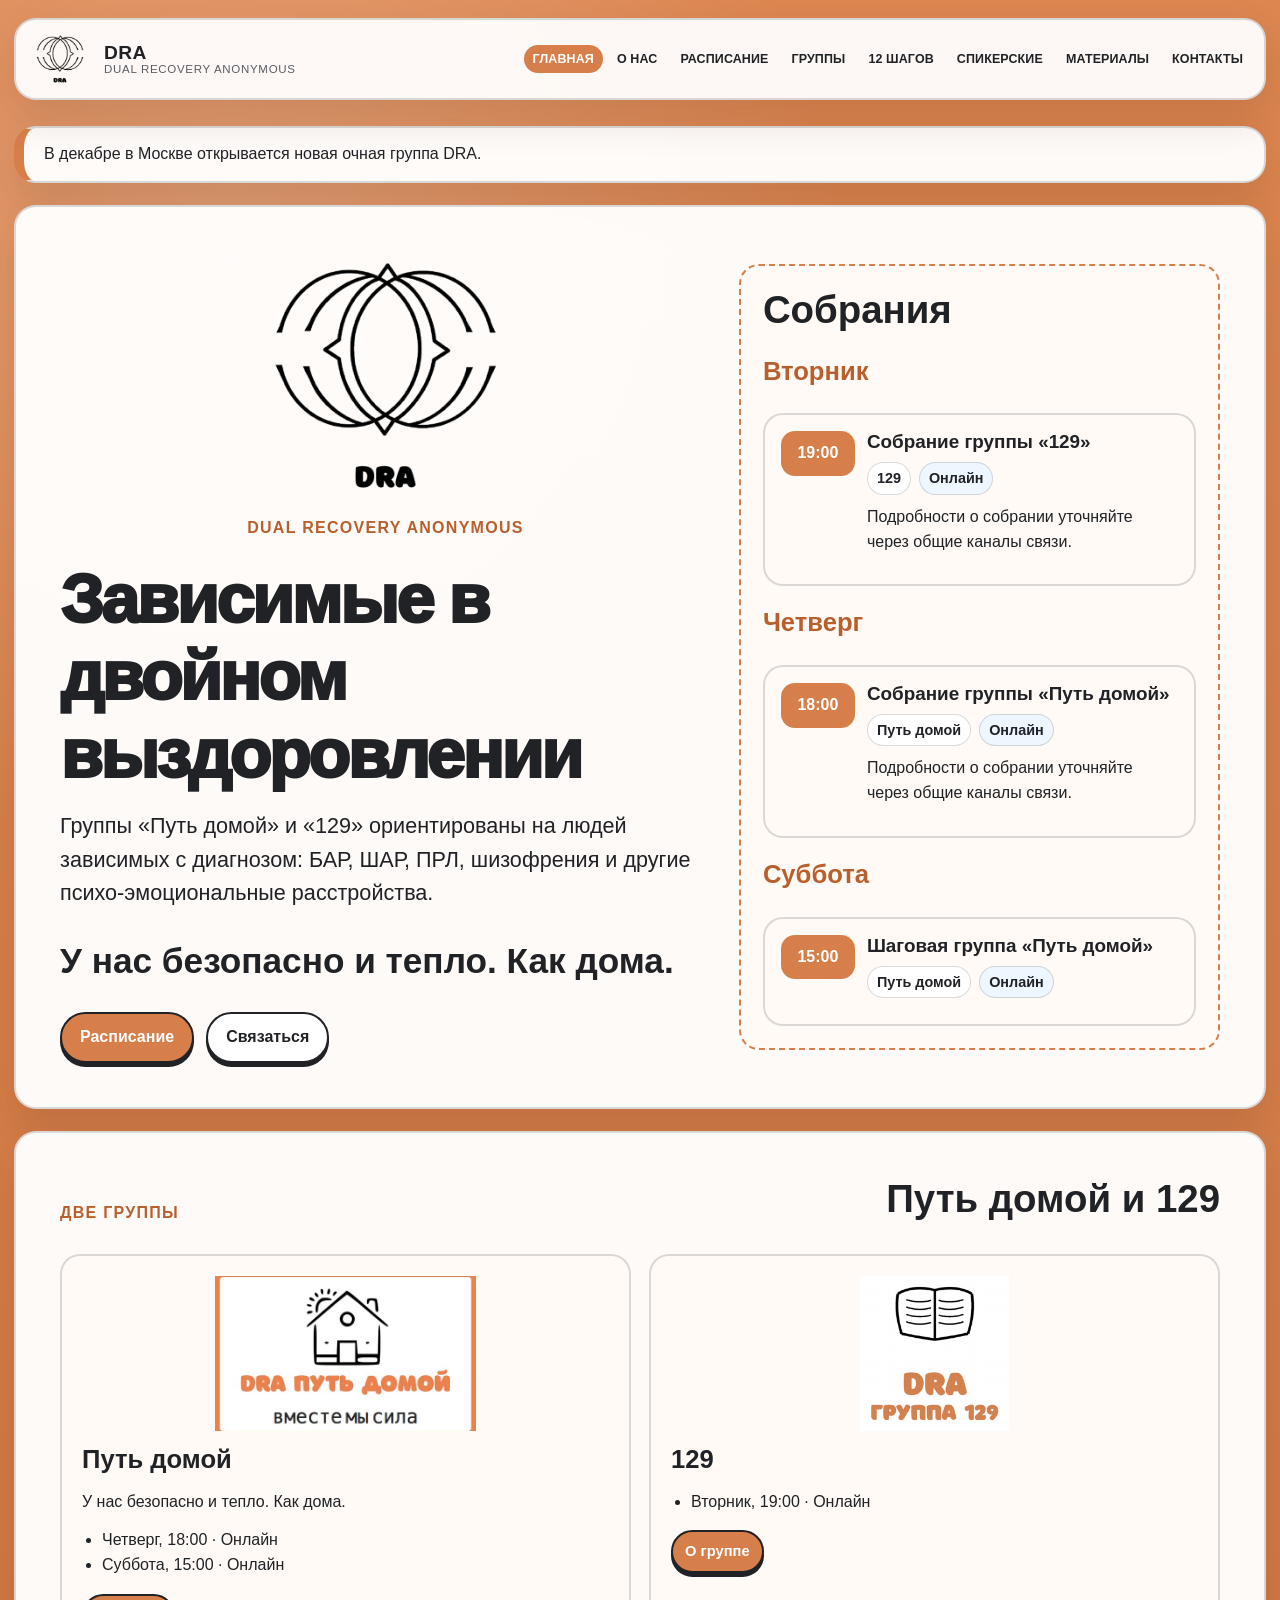
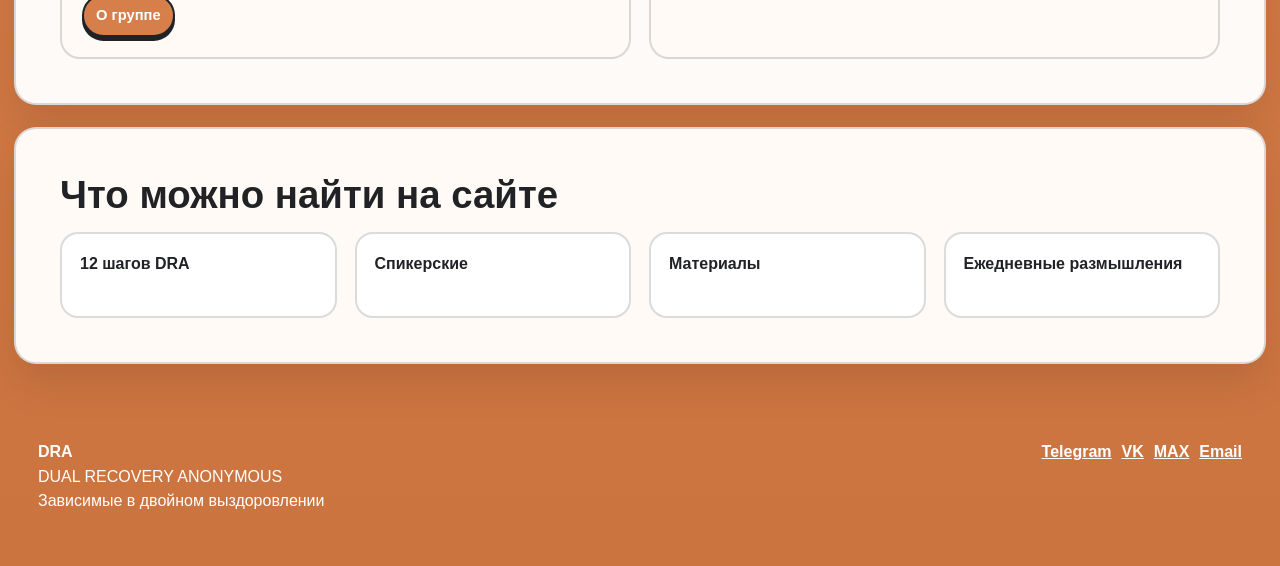
==== commit 5a54c88a: "Drive group cards and pages from the meeting schedule" ====
--- a/index.html
+++ b/index.html
@@ -50,13 +50,12 @@
     <article class="group-card">
       <img src="assets/img/brand/logo-put-domoy.png" alt="Лого группы Путь домой">
       <h3>Путь домой</h3>
-      <p>Онлайн-группа DRA.</p>
+      <p>У нас безопасно и тепло. Как дома.</p>
       <a href="put-domoy.html">О группе</a>
     </article>
     <article class="group-card">
       <img src="assets/img/brand/logo-129-book.png" alt="Лого группы 129">
       <h3>129</h3>
-      <p>Группа сообщества DRA.</p>
       <a href="group-129.html">О группе</a>
     </article>
   </div>
--- a/assets/css/style.css
+++ b/assets/css/style.css
@@ -215,6 +215,7 @@
 }
 .group-card img { max-height: 155px; object-fit: contain; display: block; margin: 0 auto 14px; }
 .group-card a, .feature-grid a, .material-actions a { font-weight: 900; }
+.group-meetings { margin: 0 0 14px; padding-left: 20px; }
 .card-actions { display: flex; flex-wrap: wrap; gap: 10px; margin-top: 16px; }
 .feature-grid a {
   display: block;
